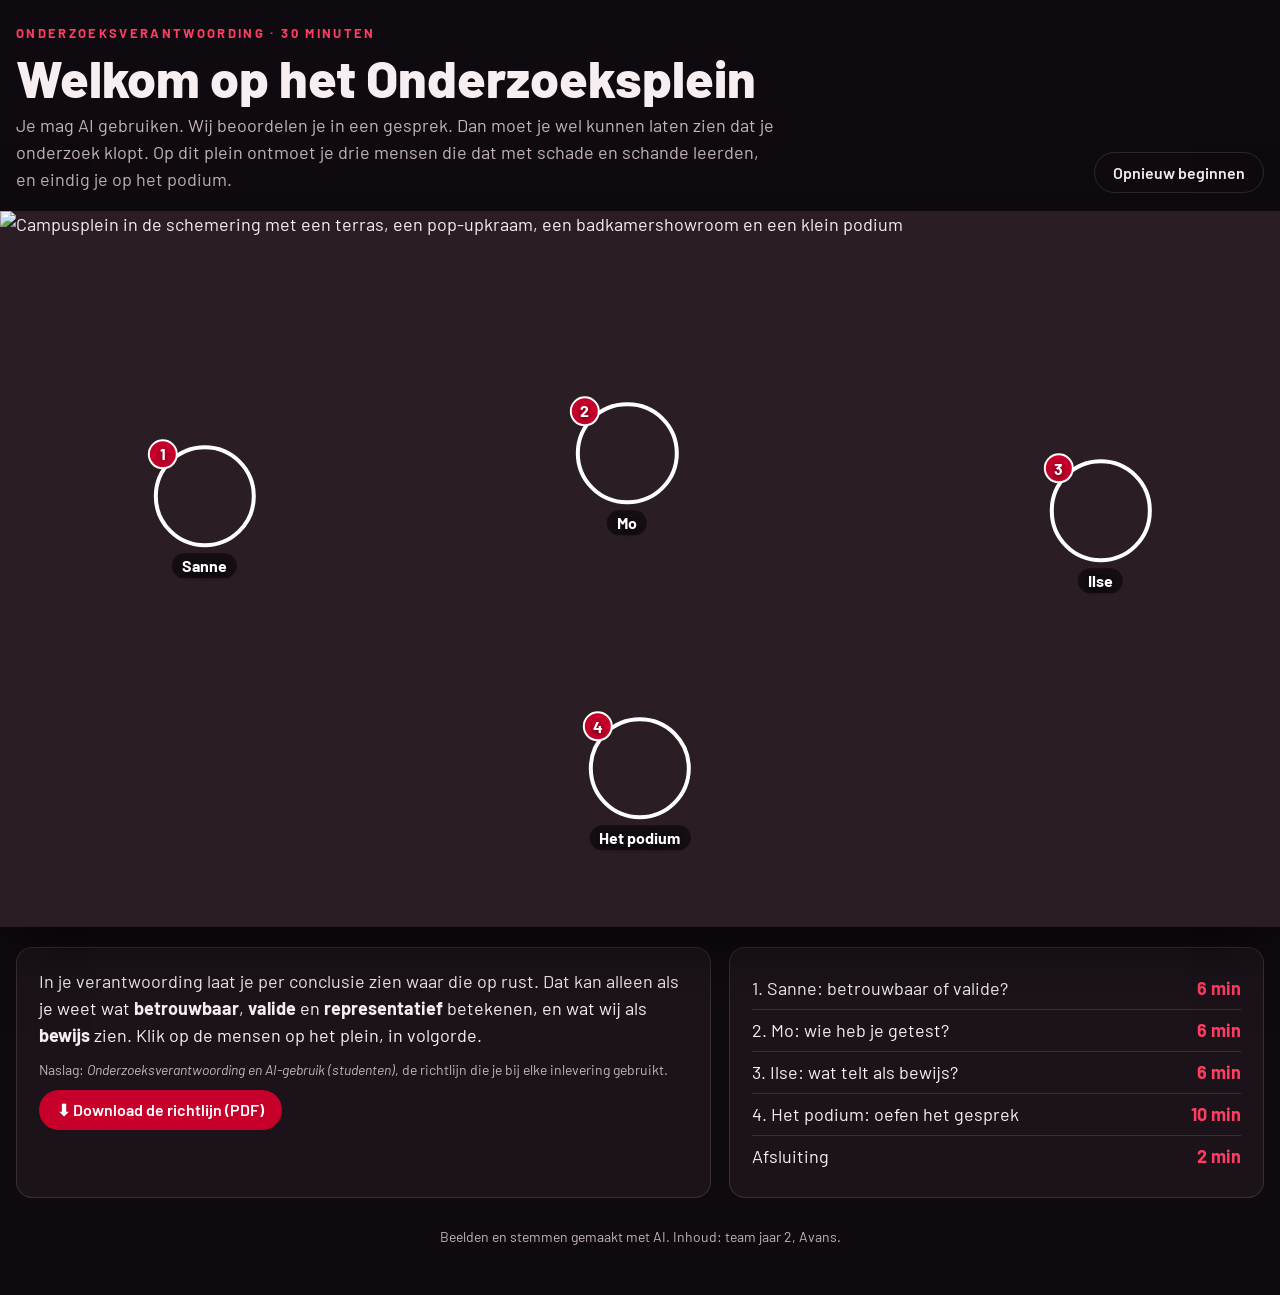
==== docs/onderzoeksplein/index.html @ a81d63fb "Onderzoeksplein: lipsync, rond videobeeld, breed plein, theorie Ilse" ====
<!doctype html>
<html lang="nl">
<head>
<meta charset="utf-8">
<meta name="viewport" content="width=device-width, initial-scale=1">
<title>Onderzoeksplein</title>
<link rel="preconnect" href="https://fonts.googleapis.com">
<link href="https://fonts.googleapis.com/css2?family=Barlow:wght@400;500;600;700;800&display=swap" rel="stylesheet">
<style>
:root{
  --bg:#0f0a10; --panel:#1b1319; --panel2:#241820; --ink:#f6eef1; --muted:#c3b3ba;
  --red:#C6002A; --red2:#ff3d63; --line:rgba(255,255,255,.12);
}
*{box-sizing:border-box}
[hidden]{display:none!important}
html,body{margin:0;background:var(--bg);color:var(--ink);font-family:Barlow,system-ui,sans-serif;font-size:18px;line-height:1.5}
a{color:var(--red2)}
.wrap{max-width:1280px;margin:0 auto;padding:24px 16px 48px}
header{display:flex;flex-wrap:wrap;align-items:end;justify-content:space-between;gap:16px;margin-bottom:18px}
.eyebrow{font-size:13px;letter-spacing:.18em;text-transform:uppercase;color:var(--red2);font-weight:700}
h1{font-size:clamp(30px,4.4vw,52px);line-height:1.05;margin:6px 0 8px;font-weight:800}
.lead{color:var(--muted);max-width:760px;margin:0}
.btn{display:inline-flex;align-items:center;gap:8px;background:var(--red);color:#fff;border:0;border-radius:999px;padding:10px 18px;font:600 16px Barlow,sans-serif;cursor:pointer;text-decoration:none}
.btn.ghost{background:transparent;border:1px solid var(--line);color:var(--ink)}
.btn:hover{filter:brightness(1.12)}

/* plein */
.plein{position:relative;overflow:hidden;width:100vw;margin-left:calc(50% - 50vw);box-shadow:0 20px 60px rgba(0,0,0,.5)}
body{overflow-x:hidden}
.plein{background:#2a1d24}
.plein img.bg{display:block;width:100%;height:auto;aspect-ratio:1344/752;object-fit:cover}
.spot{position:absolute;transform:translate(-50%,-50%);display:flex;flex-direction:column;align-items:center;gap:6px;background:none;border:0;cursor:pointer;color:#fff;font:700 16px Barlow,sans-serif;text-shadow:0 2px 6px rgba(0,0,0,.8)}
.spot .face{display:block;width:clamp(58px,8vw,104px);aspect-ratio:1;border-radius:50%;background-size:cover;background-position:center;border:4px solid #fff;box-shadow:0 0 0 0 rgba(198,0,42,.7);animation:ping 2.4s infinite}
.spot .num{position:absolute;top:-6px;left:-6px;width:30px;height:30px;border-radius:50%;background:var(--red);display:grid;place-items:center;font-size:16px;border:2px solid #fff}
.spot .lbl{background:rgba(15,10,16,.82);padding:3px 10px;border-radius:999px;white-space:nowrap}
.spot.done .face{border-color:var(--red2);animation:none;filter:saturate(.6)}
.spot.done .num::after{content:"✓"}
.spot.done .num span{display:none}
.spot:hover .face{transform:scale(1.06)}
@keyframes ping{0%{box-shadow:0 0 0 0 rgba(198,0,42,.75)}70%{box-shadow:0 0 0 18px rgba(198,0,42,0)}100%{box-shadow:0 0 0 0 rgba(198,0,42,0)}}

.intro{display:grid;grid-template-columns:1.3fr 1fr;gap:18px;margin-top:20px}
.card{background:var(--panel);border:1px solid var(--line);border-radius:16px;padding:20px 22px}
.card h2{margin:0 0 8px;font-size:22px}
.card p{margin:0 0 10px}
.plan{list-style:none;margin:0;padding:0}
.plan li{display:flex;justify-content:space-between;gap:12px;padding:7px 0;border-bottom:1px solid var(--line)}
.plan li:last-child{border:0}
.plan b{color:var(--red2);font-weight:700;white-space:nowrap}
footer{margin-top:28px;color:var(--muted);font-size:14px;text-align:center}

/* modal */
.modal{position:fixed;inset:0;background:rgba(5,3,6,.82);display:none;align-items:flex-start;justify-content:center;overflow-y:auto;padding:28px 16px;z-index:10}
.modal.open{display:flex}
.sheet{width:min(1200px,100%);background:var(--bg);border:1px solid var(--line);border-radius:20px;padding:26px 26px 22px;position:relative}
.close{position:absolute;top:14px;right:14px;width:40px;height:40px;border-radius:50%;border:1px solid var(--line);background:var(--panel);color:#fff;font-size:20px;cursor:pointer}
.sheet h2{font-size:clamp(28px,3.6vw,42px);margin:4px 0 16px;line-height:1.1}
.grid{display:grid;grid-template-columns:300px minmax(0,1fr);gap:22px}
.speaker{display:flex;flex-direction:column;align-items:center;gap:14px}
.portrait{position:relative;width:240px;aspect-ratio:1;border-radius:50%;background-size:cover;background-position:center;border:5px solid #fff}
.portrait::before,.portrait::after{content:"";position:absolute;inset:-5px;border-radius:50%;border:3px solid var(--red2);opacity:0}
.speaking .portrait::before{animation:ring 1.3s infinite}
.speaking .portrait::after{animation:ring 1.3s .65s infinite}
@keyframes ring{0%{transform:scale(1);opacity:.9}100%{transform:scale(1.28);opacity:0}}
.speaking .portrait{animation:bob .5s ease-in-out infinite alternate}
@keyframes bob{from{transform:translateY(0)}to{transform:translateY(-3px)}}
video.talk{width:100%;border-radius:14px;display:block}
.quote{font-style:italic;color:var(--muted);font-size:16px;text-align:center;margin:0}
.side{min-width:0;display:flex;flex-direction:column;gap:16px}
.theory{background:linear-gradient(160deg,#3a0d1b,#21121a);border:1px solid rgba(255,61,99,.35);border-radius:16px;padding:18px 20px}
.task{background:var(--panel);border:1px solid var(--line);border-radius:16px;padding:18px 20px}
.tag{font-size:12px;letter-spacing:.18em;text-transform:uppercase;font-weight:800;color:var(--red2);margin-bottom:4px;display:flex;justify-content:space-between;gap:10px;align-items:center}
.theory h3,.task h3{margin:0 0 8px;font-size:22px}
.theory p{margin:0 0 10px}
.src{font-size:14px;color:var(--muted);margin:6px 0 0}
.duo{display:grid;grid-template-columns:repeat(2,minmax(0,1fr));gap:16px;margin:4px 0 18px}
.duo-c{background:rgba(255,255,255,.04);border:1px solid var(--line);border-radius:14px;padding:16px 18px}
.duo-c h4{margin:0 0 6px;font-size:clamp(20px,2vw,26px);color:var(--red2)}
.sec .theory .duo-c p{font-size:clamp(16px,1.4vw,19px);margin:0 0 10px}
.ex{list-style:none;margin:0;padding:0}
.ex li{position:relative;padding:6px 0 6px 30px;font-size:clamp(15px,1.3vw,18px);border-top:1px solid var(--line)}
.ex li::before{position:absolute;left:0;top:6px;width:22px;height:22px;border-radius:50%;display:grid;place-items:center;font-size:13px;font-weight:800}
.ex li.ok::before{content:"✓";background:#1f7a4a}
.ex li.no::before{content:"✗";background:var(--red)}
@media(max-width:720px){.duo{grid-template-columns:1fr}}
.exbtn{background:transparent;border:1px solid var(--line);color:var(--ink);border-radius:999px;padding:6px 14px;font:600 15px Barlow,sans-serif;cursor:pointer;margin-top:2px}
.exbtn:hover{border-color:var(--red2)}
.duo.reveal .ex{display:none}
.duo.reveal .duo-c.open .ex{display:block;margin-top:10px}
.duo.reveal .duo-c.open .exbtn{display:none}
.ladder{list-style:none;margin:14px 0 6px;padding:0;display:flex;flex-direction:column-reverse;gap:6px}
.ladder li{display:flex;justify-content:space-between;gap:12px;align-items:center;padding:8px 14px;border-radius:10px;background:linear-gradient(90deg,rgba(198,0,42,var(--a)),rgba(198,0,42,.04));border:1px solid var(--line);font-size:16px}
.ladder li b{font-weight:700}.ladder li span{color:var(--muted);font-size:14px;text-align:right}
.ladder-cap{display:flex;justify-content:space-between;font-size:13px;color:var(--muted);letter-spacing:.08em;text-transform:uppercase}
.task ol{margin:6px 0 0;padding-left:22px}
.task li{margin:6px 0}
.timer{font:700 15px Barlow,sans-serif;background:transparent;color:var(--ink);border:1px solid var(--line);border-radius:999px;padding:4px 12px;cursor:pointer;letter-spacing:0;text-transform:none}
.timer.run{background:var(--red);border-color:var(--red)}
.timer.end{background:#fff;color:var(--red)}
.nav{display:flex;justify-content:space-between;gap:10px;margin-top:20px;flex-wrap:wrap}

/* dartboards */
.extra{margin-top:20px;background:var(--panel);border:1px solid var(--line);border-radius:16px;padding:20px 22px}
.extra h3{margin:0 0 6px;font-size:24px}
.boards{display:grid;grid-template-columns:repeat(4,1fr);gap:18px;margin:14px 0 4px}
.boards figure{margin:0;text-align:center;cursor:pointer;background:var(--panel2);border-radius:14px;padding:12px 12px 16px;transition:transform .2s}
.boards figure:hover{transform:translateY(-3px)}
.boards svg{width:100%;max-width:220px;height:auto;display:block;margin:0 auto 8px}
.boards b{display:block;color:var(--ink);font-size:18px}
.btag{display:block;color:var(--red2);font-weight:700;font-size:14px;margin:2px 0 6px}
.bex{display:block;color:var(--muted);font-size:15px;line-height:1.4}
.bnote{color:var(--muted);font-size:14px;margin:8px 0 0;text-align:center}
.dart{opacity:0;animation:throw .45s cubic-bezier(.2,.9,.3,1.2) forwards}
@keyframes throw{0%{opacity:0;transform:translate(40px,-60px) scale(1.6)}100%{opacity:1;transform:none}}

.pop{display:grid;grid-template-columns:repeat(3,1fr);gap:18px;margin:14px 0 6px}
.pop figure{margin:0;background:var(--panel2);border-radius:14px;padding:14px 14px 16px;text-align:center}
.pop b{display:block;font-size:18px}
.crowd{display:grid;grid-template-columns:repeat(10,1fr);gap:4px 2px;margin:10px auto 10px;max-width:280px}
.pp{width:100%;height:auto;opacity:0;animation:pop .35s ease-out forwards}
@keyframes pop{from{opacity:0;transform:translateY(8px) scale(.6)}to{opacity:1;transform:none}}
.legend{display:flex;flex-wrap:wrap;gap:16px;justify-content:center;color:var(--muted);font-size:14px;margin-top:6px}
.legend i{display:inline-block;width:12px;height:12px;border-radius:50%;margin-right:6px;vertical-align:-1px}
.boards.mini svg{max-width:120px}
.boards.mini b{font-size:15px}
.matrix{display:grid;grid-template-columns:auto minmax(0,1fr) minmax(0,1fr);gap:14px;margin:14px auto 4px;max-width:900px}
.matrix figure{margin:0;display:grid;grid-template-columns:170px 1fr;gap:14px;align-items:center;text-align:left;cursor:pointer;background:var(--panel2);border-radius:14px;padding:12px 16px}
.matrix svg{width:100%;height:auto;display:block}
.matrix b{display:block;color:var(--ink);font-size:18px}
.mx-col{text-align:center;font-weight:800;letter-spacing:.12em;text-transform:uppercase;font-size:13px;color:var(--red2)}
.mx-row{writing-mode:vertical-rl;transform:rotate(180deg);text-align:center;font-weight:800;letter-spacing:.12em;text-transform:uppercase;font-size:13px;color:var(--red2)}
li.qa{cursor:pointer}
li.qa::after{content:"antwoord";margin-left:8px;font-size:12px;font-weight:700;letter-spacing:.08em;text-transform:uppercase;color:var(--red2);border:1px solid rgba(255,61,99,.4);border-radius:999px;padding:1px 8px;vertical-align:2px}
li.qa.open::after{content:"verberg"}
li.qa .ans{display:none;margin:6px 0 4px;padding:8px 12px;border-left:3px solid #3fb37f;background:#12261d;border-radius:8px;color:var(--ink);font-size:16px}
li.qa.open .ans{display:block}

/* station als secties */
.modal{padding:0;align-items:stretch}
.sheet{width:100%;min-height:100vh;border-radius:0;border:0;padding:22px clamp(16px,4vw,56px) 18px;display:flex;flex-direction:column}
.top{display:flex;align-items:flex-start;gap:20px;justify-content:space-between}
.top h2{margin:2px 0 0}
.close{position:static;flex:none}
.steps{display:flex;gap:6px;flex-wrap:wrap;margin-left:auto;padding-top:6px}
.steps button{font:700 13px Barlow,sans-serif;letter-spacing:.08em;text-transform:uppercase;background:transparent;color:var(--muted);border:1px solid var(--line);border-radius:999px;padding:5px 12px;cursor:pointer}
.steps button.on{background:var(--red);border-color:var(--red);color:#fff}
.sec{display:none;flex:1;align-items:center;justify-content:center;padding:18px 0;animation:fadein .35s ease}
.sec.on{display:flex}
.sec>*{width:min(1100px,100%)}
@keyframes fadein{from{opacity:0;transform:translateY(10px)}to{opacity:1;transform:none}}
.speaker{gap:18px}
video.talk{width:min(100%,calc(100vh - 280px));aspect-ratio:1;object-fit:cover;margin:0 auto;background:transparent;border-radius:50%;clip-path:circle(48.6% at 50% 50%);filter:drop-shadow(0 20px 40px rgba(0,0,0,.6))}
.sec .portrait{width:min(340px,40vh)}
.sec .quote{font-size:22px}
.sec .theory,.sec .task{padding:30px 36px}
.sec .theory h3,.sec .task h3{font-size:clamp(26px,3vw,36px);margin-bottom:14px}
.sec .theory p,.sec .task li,.sec .task p{font-size:clamp(18px,1.7vw,23px);line-height:1.5}
.sec .theory p.src,.sec .task p.src{font-size:14px;line-height:1.4;color:var(--muted);margin-top:18px;opacity:.85}
.sec .task li{margin:12px 0}
.nav{margin-top:auto;align-items:center}
.hint{color:var(--muted);font-size:14px}
.navr{display:flex;gap:8px}
@media (max-width:820px){.top{flex-wrap:wrap}.steps{margin-left:0}.hint{display:none}.sec .theory,.sec .task{padding:20px}}
/* sorteer */
.sort{display:grid;grid-template-columns:1fr 1fr;gap:8px;margin-top:8px}
.chip{background:var(--panel2);border:1px solid var(--line);border-radius:12px;padding:10px 12px;cursor:pointer;font:500 16px Barlow,sans-serif;color:var(--ink);text-align:left}
.chip small{display:none;margin-top:4px;color:var(--muted);font-size:14px}
.chip.shown small{display:block}
.chip.shown.ok{border-color:#3fb37f;background:#12261d}
.chip.shown.no{border-color:var(--red2);background:#2b0f18}
.chip.shown::before{font-weight:800;display:block;font-size:13px;letter-spacing:.12em}
.chip.shown.ok::before{content:"TELT WEL";color:#3fb37f}
.chip.shown.no::before{content:"TELT NIET";color:var(--red2)}

/* tabel */
.tblwrap{overflow-x:auto;margin-top:8px;border-radius:10px;border:1px solid var(--line)}
table{border-collapse:collapse;width:100%;min-width:720px;font-size:14px}
th,td{padding:8px 9px;border-bottom:1px solid var(--line);vertical-align:top;text-align:left}
th{background:var(--red);color:#fff;font-weight:700}
td{background:var(--panel2)}
tr.empty td{background:transparent;color:var(--muted);height:44px}
.qs{display:grid;grid-template-columns:repeat(3,1fr);gap:10px;margin-top:10px}
.q{background:var(--panel2);border-left:4px solid var(--red);border-radius:10px;padding:10px 12px;font-weight:600}
.q span{display:block;font-weight:400;color:var(--muted);font-size:15px}

@media (max-width:820px){
  .intro,.grid{grid-template-columns:1fr}
  .portrait{width:180px}
  .qs,.sort{grid-template-columns:1fr}
  .boards{grid-template-columns:repeat(2,1fr)}
  .pop{grid-template-columns:1fr}
  .matrix figure{grid-template-columns:1fr;text-align:center;padding:10px}
  .matrix{gap:8px}
  .matrix .bex{font-size:13px}
  .matrix b{font-size:15px}
  .spot .lbl{font-size:13px}
}
</style>
</head>
<body>
<div class="wrap">
  <header>
    <div>
      <div class="eyebrow">Onderzoeksverantwoording · 30 minuten</div>
      <h1>Welkom op het Onderzoeksplein</h1>
      <p class="lead">Je mag AI gebruiken. Wij beoordelen je in een gesprek. Dan moet je wel kunnen laten zien dat je onderzoek klopt. Op dit plein ontmoet je drie mensen die dat met schade en schande leerden, en eindig je op het podium.</p>
    </div>
    <a class="btn ghost" href="#" id="reset">Opnieuw beginnen</a>
  </header>

  <div class="plein" id="plein">
    <img class="bg" src="https://d2ol7oe51mr4n9.cloudfront.net/user_3GpGMM4Ww9kN2fvBRb1FgoFUGGs/1f167d23-4fe3-4837-8b99-7873f1a3f7b9.jpg" alt="Campusplein in de schemering met een terras, een pop-upkraam, een badkamershowroom en een klein podium">
  </div>

  <div class="intro">
    <div class="card">
      <p>In je verantwoording laat je per conclusie zien waar die op rust. Dat kan alleen als je weet wat <b>betrouwbaar</b>, <b>valide</b> en <b>representatief</b> betekenen, en wat wij als <b>bewijs</b> zien. Klik op de mensen op het plein, in volgorde.</p>
      <p class="src">Naslag: <i>Onderzoeksverantwoording en AI-gebruik (studenten)</i>, de richtlijn die je bij elke inlevering gebruikt.</p>
      <a class="btn" href="Onderzoeksverantwoording-en-AI-gebruik.pdf" download>⬇ Download de richtlijn (PDF)</a>
    </div>
    <div class="card">
      <ul class="plan">
        <li><span>1. Sanne: betrouwbaar of valide?</span><b>6 min</b></li>
        <li><span>2. Mo: wie heb je getest?</span><b>6 min</b></li>
        <li><span>3. Ilse: wat telt als bewijs?</span><b>6 min</b></li>
        <li><span>4. Het podium: oefen het gesprek</span><b>10 min</b></li>
        <li><span>Afsluiting</span><b>2 min</b></li>
      </ul>
    </div>
  </div>
  <footer>Beelden en stemmen gemaakt met AI. Inhoud: team jaar 2, Avans.</footer>
</div>

<div class="modal" id="modal" role="dialog" aria-modal="true">
  <div class="sheet">
    <div class="top">
      <div><div class="eyebrow" id="m-eyebrow"></div><h2 id="m-title"></h2></div>
      <div class="steps" id="steps"></div>
      <button class="close" id="close" aria-label="Sluiten">✕</button>
    </div>
    <section class="sec" data-k="Video">
      <div class="speaker" id="speaker">
        <div class="portrait" id="m-portrait"></div>
        <video class="talk" id="m-video" playsinline preload="auto" hidden></video>
        <video class="talk" id="m-video2" playsinline preload="auto" hidden></video>
        <button class="btn" id="play">▶ Luister</button>
        <p class="quote" id="m-quote"></p>
      </div>
    </section>
    <section class="sec" data-k="Theorie">
      <div class="theory">
        <div class="tag">Theorie</div>
        <h3 id="t-title"></h3>
        <div id="t-body"></div>
      </div>
    </section>
    <section class="sec" data-k="Beeld">
      <div class="extra" id="m-extra"></div>
    </section>
    <section class="sec" data-k="Opdracht">
      <div class="task">
        <div class="tag"><span id="o-tag"></span><button class="timer" id="timer"></button></div>
        <h3 id="o-title"></h3>
        <div id="o-body"></div>
      </div>
    </section>
    <div class="nav">
      <button class="btn ghost" id="back">← Plein</button>
      <span class="hint">spatie of → voor verder, ← terug</span>
      <div class="navr"><button class="btn ghost" id="prev">←</button><button class="btn" id="next"></button></div>
    </div>
  </div>
</div>

<audio id="audio" preload="none"></audio>

<script>
const CDN = "https://d8j0ntlcm91z4.cloudfront.net/user_3GpGMM4Ww9kN2fvBRb1FgoFUGGs/";
const board = (pts) => {
  const rings=[46,38,30,22,14].map((r,i)=>`<circle cx="50" cy="50" r="${r}" fill="${i%2?'#f3e6d8':'#C6002A'}"/>`).join("");
  const darts = pts.map(([x,y],i) => `<g class="dart" style="animation-delay:${.25+i*.32}s"><g transform="translate(${50+x} ${50+y})">
      <line x1="0" y1="0" x2="11" y2="-13" stroke="#111" stroke-width="2.2" stroke-linecap="round"/>
      <path d="M9,-11 L17,-14 L14,-19 L12,-16 Z" fill="#ffd166" stroke="#111" stroke-width=".6"/>
      <circle r="1.6" fill="#111"/></g></g>`).join("");
  return `<svg viewBox="-4 -24 112 128" aria-hidden="true">
    <circle cx="50" cy="50" r="50" fill="#14090e"/>${rings}
    <line x1="4" y1="50" x2="96" y2="50" stroke="#14090e" stroke-width=".5" opacity=".4"/><line x1="50" y1="4" x2="50" y2="96" stroke="#14090e" stroke-width=".5" opacity=".4"/>
    <circle cx="50" cy="50" r="6" fill="#14090e"/><circle cx="50" cy="50" r="3" fill="#ffd166"/>${darts}</svg>`;
};
const BOARD_DATA = [
  {pts:[[24,-22],[27,-19],[21,-25],[26,-24],[29,-21]], title:"Betrouwbaar, niet valide", tag:"Steeds hetzelfde, steeds mis",
   ex:"Je vraagt mensen of ze het zouden kopen. Iedereen zegt ja. Steeds hetzelfde, maar je meet beleefdheid, geen koopgedrag."},
  {pts:[[1,2],[-3,-1],[3,-3],[-2,3],[0,-4]], title:"Betrouwbaar én valide", tag:"Steeds raak",
   ex:"Twintig mensen uit je doelgroep vertellen wat ze echt deden, of honderden bezoekers uit je doelgroep laten hun e-mailadres achter."},
  {pts:[[-30,10],[18,-28],[30,24],[-10,-32],[-24,-20]], title:"Niet betrouwbaar, niet valide", tag:"Toeval",
   ex:"Een paar losse gesprekken met sturende vragen. Elke uitkomst is anders, en geen enkele gaat over je vraag."},
  {pts:[[-16,9],[13,-12],[17,14],[-11,-16],[3,20]], title:"Niet betrouwbaar, wel valide", tag:"In de buurt, te veel spreiding",
   ex:"De juiste vragen aan de juiste mensen, maar twee gesprekken of dertig bezoekers. In de buurt, maar het kan toeval zijn."}
];
const fig = d => `<figure>${board(d.pts)}<figcaption><b>${d.title}</b><span class="btag">${d.tag}</span><span class="bex">${d.ex}</span></figcaption></figure>`;
const BOARDS = `<div class="matrix">
   <div></div><div class="mx-col">Niet valide</div><div class="mx-col">Valide</div>
   <div class="mx-row">Betrouwbaar</div>${fig(BOARD_DATA[0])}${fig(BOARD_DATA[1])}
   <div class="mx-row">Niet betrouwbaar</div>${fig(BOARD_DATA[2])}${fig(BOARD_DATA[3])}
  </div>
  <p class="bnote">Validiteit: meet je wat je wilt weten? Betrouwbaarheid: krijg je steeds dezelfde uitkomst? Klik op een schijf om opnieuw te gooien.</p>`;

const person = (fill, i) => `<svg class="pp" viewBox="0 0 20 32" style="animation-delay:${i*0.04}s"><circle cx="10" cy="6" r="5" fill="${fill}"/><path d="M2,30 C2,18 5,13 10,13 C15,13 18,18 18,30 Z" fill="${fill}"/></svg>`;
const C = {p1:"#C6002A", p2:"#ff8fa6", st:"#8a8f98", ot:"#4a3f45"};
const crowd = arr => `<div class="crowd">${arr.map((c,i)=>person(C[c],i)).join("")}</div>`;
const rep = (n1,n2,nst,not) => [...Array(n1).fill("p1"),...Array(n2).fill("p2"),...Array(nst).fill("st"),...Array(not).fill("ot")];
const MO_VIS = `<div class="tag">Wie heeft Mo getest?</div><h3>Groter wordt het niet beter, wel scheef</h3>
 <div class="pop">
  <figure><figcaption><b>Zijn doelgroep</b><span class="btag">Ouders met jonge kinderen</span></figcaption>${crowd(rep(12,8,0,0))}<span class="bex">Bijvoorbeeld 60% met één kind, 40% met meer kinderen.</span></figure>
  <figure><figcaption><b>Zijn 200 bezoekers</b><span class="btag">Uit zijn eigen WhatsApp-groepen</span></figcaption>${crowd(["st","st","ot","st","st","st","st","st","st","p1","st","st","ot","st","st","st","st","ot","st","st"])}<span class="bex">Per twintig bezoekers één ouder. De 40 aanmeldingen zeggen vooral iets over studenten.</span></figure>
  <figure><figcaption><b>Wat representatief is</b><span class="btag">Zelfde kenmerken, zelfde verhouding</span></figcaption>${crowd(rep(12,8,0,0))}<span class="bex">Twintig ouders, in dezelfde verhouding als de doelgroep. Dan mag je doortrekken.</span></figure>
 </div>
 <div class="legend"><span><i style="background:${C.p1}"></i>ouder, één kind</span><span><i style="background:${C.p2}"></i>ouder, meer kinderen</span><span><i style="background:${C.st}"></i>student</span><span><i style="background:${C.ot}"></i>anders</span></div>`;
const MINI = `<div class="tag">Geheugensteun</div><h3>Drie vragen, drie begrippen</h3>
 <div class="boards mini">${BOARD_DATA.map(d=>`<figure>${board(d.pts)}<figcaption><b>${d.title}</b></figcaption></figure>`).join("")}</div>
 <p class="bnote">Betrouwbaar en valide: de schietschijf van Sanne. Representatief: de juiste mensen in de juiste verhouding, zoals bij Mo.</p>`;

const STATIONS = [
 {
  id:"sanne", extra:()=>`<div class="tag">De schietschijf</div><h3>Steeds hetzelfde is nog niet steeds raak</h3>${BOARDS}`, x:16, y:42, label:"Sanne",
  img:"hf_20261123_201512_bcd1a194-71aa-4413-a8b9-f87cb4555d27.png",
  audio:"hf_20261123_210638_18b8d80d-6ef2-47aa-bfbf-869c9b70d6bf.mp3",
  video:"https://d2ol7oe51mr4n9.cloudfront.net/user_3GpGMM4Ww9kN2fvBRb1FgoFUGGs/79591079-c8ab-42c3-94de-f0fbbfece40b.mp4",
  eyebrow:"Op het terras · De student", title:"Sanne: “Tien van de tien zeiden ja!”",
  quote:"“Iedereen zei ja. Dat is toch honderd procent bewijs?”",
  tTitle:"Steeds hetzelfde is nog niet steeds raak",
  tBody:`<div class="duo">
           <div class="duo-c"><h4>Betrouwbaar</h4><p>Herhaal je het onderzoek op dezelfde manier, dan komt er ongeveer hetzelfde uit. Toeval en jijzelf bepalen de uitkomst niet.</p>
             <ul class="ex"><li class="no">Je stelt de vraag elke keer anders, en alleen aan vrienden op één avond.</li>
             <li class="ok">Iedereen krijgt dezelfde vragen in dezelfde volgorde.</li>
             <li class="ok">Een klasgenoot leest je interviews ook na en haalt er hetzelfde uit.</li></ul></div>
           <div class="duo-c"><h4>Valide</h4><p>Je meet wat je echt wilt weten. Vraag naar wat mensen al doen en uitgeven, niet naar wat ze denken te gaan doen.</p>
             <ul class="ex"><li class="no">“Zou je dit kopen?” meet beleefdheid, geen koopgedrag.</li>
             <li class="no">Veel likes op Instagram zeggen niets over omzet.</li>
             <li class="ok">“Wat gaf je vorige maand uit aan lunch op de campus?”</li></ul></div>
         </div>
         <p><b>Test gedrag, geen beloftes.</b> “Ja, dat zou ik kopen” is een sociaal wenselijk antwoord en kost niemand iets. Hoe meer iemand moet geven, hoe sterker je bewijs.</p>
         <div class="ladder-cap"><span>↑ Sterk bewijs</span></div>
         <ol class="ladder">
           <li style="--a:.10"><b>“Leuk idee!”</b><span>mening</span></li>
           <li style="--a:.22"><b>“Ja, dat zou ik kopen”</b><span>belofte</span></li>
           <li style="--a:.38"><b>Mailadres op de wachtlijst</b><span>kleine moeite</span></li>
           <li style="--a:.58"><b>Pre-order of aanbetaling</b><span>geld vooraf</span></li>
           <li style="--a:.85"><b>Echt gekocht, en nog eens</b><span>gedrag</span></li>
         </ol>
         <div class="ladder-cap"><span>Zwak bewijs</span></div>
         <p class="src">Bron: richtlijn Onderzoeksverantwoording, deel 1. Over vragen naar gedrag: Fitzpatrick, <i>The Mom Test</i> (2013).</p>`,
  oTag:"Opdracht · 6 minuten", minutes:6, oTitle:"Waar landt Sanne op de schietschijf?",
  oBody:`<ol>
    <li data-a="Beleefdheid, vriendschap, of ze haar idee leuk vinden. Niet of iemand er echt voor betaalt.">Wat heeft Sanne eigenlijk gemeten? Noem minstens twee dingen behalve “wil het kopen”.</li>
    <li data-a="Betrouwbaar, niet valide (linksboven). Ze krijgt steeds hetzelfde antwoord, maar meet het verkeerde. En tien vrienden zijn ook niet representatief.">Kies met je buur de schietschijf die bij haar onderzoek past, en leg uit waarom.</li>
    <li data-a="Bijvoorbeeld: “Wanneer had je dit probleem voor het laatst? Wat deed je toen, en wat kostte dat?” Of laat mensen vooraf betalen of zich inschrijven.">Herschrijf haar vraag zo dat die naar gedrag vraagt in plaats van naar een mening.</li>
    <li>Zoek in je eigen onderzoek één vraag waar je hetzelfde risico loopt.</li></ol>`
 },
 {
  id:"mo", extra:()=>MO_VIS, x:49, y:36, label:"Mo",
  img:"hf_20261123_201512_f6837334-7e65-4ce6-955a-ec0c5ae457f9.png",
  audio:"hf_20261123_204603_80bf5bf5-9e74-4c2d-b819-a4197053ecbe.mp3",
  video:"https://d2ol7oe51mr4n9.cloudfront.net/user_3GpGMM4Ww9kN2fvBRb1FgoFUGGs/afb80dac-bc3f-4272-96c5-667d3fd2f44f.mp4",
  eyebrow:"Bij de pop-upkraam · De student", title:"Mo: “Tweehonderd bezoekers!”",
  quote:"“Mijn groepsapps zitten vol studenten. Wie heb ik nou getest?”",
  tTitle:"Representatief: de goede mensen, in de goede verhouding",
  tBody:`<p><b>Representatief</b>: de mensen in je onderzoek hebben de kenmerken die ertoe doen voor je vraag, in ongeveer dezelfde verhouding als in je doelgroep. Dan mag je wat je vindt doortrekken naar die doelgroep.</p>
         <p>Het gaat dus niet alleen om “niet je eigen netwerk”. Ook twintig onbekenden kunnen een scheve groep zijn, bijvoorbeeld als ze allemaal via hetzelfde kanaal of op hetzelfde moment binnenkomen. Een groter aantal repareert een scheve groep niet.</p>
         <p class="src">Bron: richtlijn Onderzoeksverantwoording, deel 1 en de kolom “representativiteit geborgd” in de conclusietabel.</p>`,
  oTag:"Opdracht · 6 minuten", minutes:6, oTitle:"Wie had Mo moeten bereiken?",
  oBody:`<ol>
    <li data-a="Ouder van een jong kind, leeftijd van het kind, budget, en wie in het gezin over de aankoop beslist.">Welke twee of drie kenmerken doen ertoe voor Mo's product? Denk aan leeftijd kind, budget, wie beslist.</li>
    <li data-a="Per twintig bezoekers is er één ouder. Die 40 aanmeldingen komen vooral van studenten en zeggen dus bijna niets over zijn doelgroep.">Hoe verhouden zijn bezoekers zich tot die kenmerken? Wat zeggen zijn 40 aanmeldingen (20%) dan nog?</li>
    <li data-a="Bijvoorbeeld een advertentie gericht op ouders van jonge kinderen, of flyers bij een kinderdagverblijf of consultatiebureau. Daarna checken of de mix van zijn bezoekers lijkt op die van de doelgroep.">Bedenk een kanaal waarmee hij wel de juiste mensen in de juiste verhouding bereikt.</li>
    <li>Jouw onderzoek: wie zit er in jouw groep, en wie mist er?</li></ol>`
 },
 {
  id:"ilse", x:86, y:44, label:"Ilse",
  img:"hf_20261123_201512_ab1cb11b-b6f5-41a1-b301-06ef6c847410.png",
  audio:"hf_20261123_203849_c69ecab5-eb06-48a5-9753-1445a870ad63.mp3",
  video:"https://d2ol7oe51mr4n9.cloudfront.net/user_3GpGMM4Ww9kN2fvBRb1FgoFUGGs/eb66406a-8b79-467f-9997-c198d850daf6.mp4",
  eyebrow:"In de showroom · De ondernemer", title:"Ilse: “Laat me de klant zien, niet de chat”",
  quote:"“Prima dat je AI gebruikt. Hoe weet jij dat het klopt?”",
  tTitle:"AI mag, verzinnen niet",
  tBody:`<p><b>Bewijs</b> is iets wat je kunt openen en laten zien: een opname, ruwe data, een screenshot met datum, een respondentenlijst met contactgegevens. Een AI-samenvatting is geen bewijs, de bron eronder wel.</p>
         <div class="duo reveal">
           <div class="duo-c"><h4>Navolgbaar</h4><p>Iemand anders kan de stap volgen van jouw bewijs naar jouw conclusie, zonder dat jij erbij bent.</p>
             <button class="exbtn" type="button">Toon voorbeelden ▾</button><ul class="ex"><li class="no">“Uit de interviews blijkt dat klanten het te duur vinden.” Welke interviews, wie zei wat?</li>
             <li class="ok">“7 van de 12 respondenten noemen de prijs, zie quotes in bijlage 3 en de opnames op MyMedia.”</li>
             <li class="ok">Bij een AI-samenvatting: welke bron erin ging en hoe je die hebt nagelopen.</li></ul></div>
           <div class="duo-c"><h4>Verdedigbaar</h4><p>Je kunt die stap zelf uitleggen en volhouden als er doorgevraagd wordt.</p>
             <button class="exbtn" type="button">Toon voorbeelden ▾</button><ul class="ex"><li class="no">“Dat staat in mijn verslag.” of “Dat zei ChatGPT.”</li>
             <li class="ok">Je opent de opname en laat de plek zien waar het gezegd wordt.</li>
             <li class="ok">Je weet wat je conclusie níet laat zien: “Dit geldt voor regio Breda, verder niet.”</li></ul></div>
         </div>
         <p>Heb je AI gebruikt, laat dan zien hoe je de uitkomst naast de bron hebt gelegd. Antwoorden, respondenten of cijfers laten verzinnen (synthetische data) is fabricage.</p>
         <p class="src">Bron: richtlijn Onderzoeksverantwoording, deel 3 en 4.</p>`,
  oTag:"Opdracht · 6 minuten", minutes:6, oTitle:"Telt dit als bewijs?",
  oBody:`<p>Bespreek met je buur, klik daarna om te checken.</p>
   <div class="sort">
    <button class="chip ok">Opname van een interview op MyMedia<small>Te openen en te tonen.</small></button>
    <button class="chip no">“ChatGPT zegt dat 70% van de klanten…”<small>Waar komt die 70% vandaan? Toon de bron.</small></button>
    <button class="chip ok">Export van je advertentie met bereik, kliks en datum<small>Ruwe data van het echte gedrag.</small></button>
    <button class="chip no">AI-samenvatting van je transcripten, zonder transcripten<small>Pas bewijs als je de transcripten meelevert en de samenvatting daarmee hebt gecontroleerd.</small></button>
    <button class="chip ok">Respondentenlijst met naam en telefoonnummer<small>Controleerbaar, wij kunnen bellen.</small></button>
    <button class="chip no">Tien interviews die AI “realistisch” heeft gesimuleerd<small>Synthetische data is fabricage, ook als je het meldt.</small></button>
   </div>`
 },
 {
  id:"podium", extra:()=>MINI, x:50, y:80, label:"Het podium",
  img:"hf_20261123_201511_2b1aaa80-8d23-4539-a854-61948e88a7e9.png",
  audio:"hf_20261123_203849_8d4ff8fa-ac0c-4277-bd08-f0fcac222417.mp3",
  video:["hf_20261123_222714_a5847cf5-7013-4da0-9073-5c673d38e0a9.mp4","hf_20261123_223910_c2fccc52-aec4-4438-9990-ca1b73862fb5.mp4"], cut:11.6,
  eyebrow:"Op het podium · De beoordelaar", title:"Het gesprek: laat het maar zien",
  quote:"“Laat het bewijs eens zien. Hoe kom je van dat bewijs tot je conclusie?”",
  tTitle:"Per conclusie laten zien waar die op rust",
  tBody:`<p>Bij je inlevering zit een <b>conclusietabel</b>. In het gesprek kiest de beoordelaar een paar conclusies en vraagt door. Zo ziet één rij eruit:</p>
   <div class="tblwrap"><table>
    <tr><th>Conclusie</th><th>Bewijs</th><th>Betrouwbaarheid geborgd</th><th>Validiteit geborgd</th><th>Representativiteit geborgd</th><th>AI: waarvoor en hoe gecontroleerd</th><th>Beperking</th></tr>
    <tr><td>Klanten willen direct een prijsindicatie zien</td><td>20 interviews, opnames op MyMedia, respondentenlijst in bijlage</td><td>Zelfde vragenlijst, elk gesprek opgenomen</td><td>Gevraagd naar hun laatste aankoop, niet naar wensen</td><td>Mix van leeftijd en koop of huur, zoals in klantbestand</td><td>Samenvatting transcripten, naast de opnames gelegd</td><td>Alleen regio Breda</td></tr>
    <tr class="empty"><td>Jouw conclusie…</td><td></td><td></td><td></td><td></td><td></td><td></td></tr>
   </table></div>
   <div class="qs">
    <div class="q">Laat het bewijs zien.<span>Open het. Nu.</span></div>
    <div class="q">Hoe kom je van dit bewijs tot je conclusie?<span>Navolgbaar en verdedigbaar.</span></div>
    <div class="q">Geldt dit voor je hele doelgroep?<span>Representatief.</span></div>
   </div>`,
  oTag:"Opdracht · 10 minuten", minutes:10, oTitle:"Oefen het gesprek in tweetallen",
  oBody:`<ol>
    <li><b>4 min.</b> Vul ieder één rij van de tabel in, voor een conclusie uit je eigen project.</li>
    <li data-a="Een sterk antwoord: B opent het bewijs meteen en wijst aan waar de conclusie vandaan komt. Zwak: “dat staat in mijn verslag” of “dat zei ChatGPT”."><b>2 min.</b> A is beoordelaar en stelt de drie vragen hierboven aan B. Vraag één keer door.</li>
    <li><b>2 min.</b> Wissel.</li>
    <li><b>2 min.</b> Welke kolom kon je niet invullen? Dat is je huiswerk voor de volgende inlevering.</li></ol>
    <p><a class="btn" href="Onderzoeksverantwoording-en-AI-gebruik.pdf" download>⬇ Richtlijn met de conclusietabel (PDF)</a></p>`
 }
];

const $ = s => document.querySelector(s);
const plein = $("#plein"), modal = $("#modal"), audio = $("#audio");
let cur = 0, tInt = null, tLeft = 0;
const done = new Set(JSON.parse((()=>{try{return localStorage.getItem("plein-done")}catch(e){return null}})()||"[]"));
const save = () => {try{localStorage.setItem("plein-done",JSON.stringify([...done]))}catch(e){}};

STATIONS.forEach((s,i)=>{
  const b = document.createElement("button");
  b.className = "spot"+(done.has(s.id)?" done":"");
  b.style.left = s.x+"%"; b.style.top = s.y+"%";
  b.innerHTML = `<span style="position:relative"><span class="face" style="background-image:url('${CDN+s.img}')"></span><span class="num"><span>${i+1}</span></span></span><span class="lbl">${s.label}</span>`;
  b.onclick = () => open(i);
  s.el = b; plein.appendChild(b);
});

function fmt(n){return Math.floor(n/60)+":"+String(n%60).padStart(2,"0")}
function resetTimer(){clearInterval(tInt);tInt=null;tLeft=STATIONS[cur].minutes*60;const t=$("#timer");t.className="timer";t.textContent="⏱ Start "+fmt(tLeft)}
$("#timer").onclick = () => {
  const t = $("#timer");
  if(tInt){clearInterval(tInt);tInt=null;t.className="timer";t.textContent="⏱ Verder "+fmt(tLeft);return}
  if(tLeft<=0) tLeft = STATIONS[cur].minutes*60;
  t.className="timer run";
  tInt = setInterval(()=>{tLeft--;t.textContent="⏱ "+fmt(tLeft);if(tLeft<=0){clearInterval(tInt);tInt=null;t.className="timer end";t.textContent="Tijd!"}},1000);
  t.textContent="⏱ "+fmt(tLeft);
};

function open(i){
  cur = i; const s = STATIONS[i];
  stop();
  $("#m-eyebrow").textContent = s.eyebrow;
  $("#m-title").textContent = s.title;
  $("#m-portrait").style.backgroundImage = `url('${CDN+s.img}')`;
  $("#m-quote").textContent = s.quote;
  $("#t-title").textContent = s.tTitle;
  $("#t-body").innerHTML = s.tBody;
  $("#o-tag").textContent = s.oTag;
  $("#o-title").textContent = s.oTitle;
  $("#o-body").innerHTML = s.oBody;
  const ex = $("#m-extra"); ex.innerHTML = s.extra ? s.extra() : "";
  ex.querySelectorAll(".boards figure, .matrix figure").forEach(f=>f.onclick=()=>{const sv=f.querySelector("svg");const c=sv.cloneNode(true);sv.replaceWith(c);});
  const sortEl = $("#o-body .sort");
  if (sortEl) { const cs=[...sortEl.children]; for(let k=cs.length-1;k>0;k--){const j=Math.floor(Math.random()*(k+1));[cs[k],cs[j]]=[cs[j],cs[k]];} cs.forEach(c=>sortEl.appendChild(c)); }
  $("#o-body").querySelectorAll(".chip").forEach(c=>c.onclick=()=>c.classList.toggle("shown"));
  $("#o-body").querySelectorAll("li[data-a]").forEach(li=>{li.classList.add("qa");const d=document.createElement("div");d.className="ans";d.textContent=li.dataset.a;li.appendChild(d);li.onclick=()=>li.classList.toggle("open");});
  vLoad(s);
  resetTimer();
  modal.classList.add("open");
  secs = [...document.querySelectorAll(".sec")].filter(x => x.dataset.k!=="Beeld" || s.extra);
  $("#steps").innerHTML = secs.map((x,k)=>`<button data-i="${k}">${k+1}. ${x.dataset.k}</button>`).join("");
  $("#steps").querySelectorAll("button").forEach(b=>b.onclick=()=>show(+b.dataset.i));
  show(0, true);
  done.add(s.id); save(); s.el.classList.add("done");
}
let secs = [], si = 0;
function show(k, auto){
  si = Math.max(0, Math.min(k, secs.length-1));
  document.querySelectorAll(".sec").forEach(x=>x.classList.remove("on"));
  secs[si].classList.add("on");
  $("#steps").querySelectorAll("button").forEach((b,k2)=>b.classList.toggle("on",k2===si));
  if (si!==0) { vPause(); audio.pause(); }
  else if (auto) { if (STATIONS[cur].video) vPlay(); else { const pr = audio.play(); if (pr && pr.catch) pr.catch(()=>{}); } }
  if (secs[si].dataset.k==="Beeld") secs[si].querySelectorAll("svg").forEach(sv=>sv.replaceWith(sv.cloneNode(true)));
  const last = si===secs.length-1;
  $("#next").textContent = !last ? `${secs[si+1].dataset.k} →` : (cur < STATIONS.length-1 ? `Naar ${STATIONS[cur+1].label.toLowerCase()==="het podium"?"het podium":STATIONS[cur+1].label} →` : "Klaar, terug naar het plein ✓");
  $("#prev").style.visibility = si===0 ? "hidden" : "visible";
  modal.scrollTop = 0;
}
function nextStep(){ if (si < secs.length-1) show(si+1); else if (cur < STATIONS.length-1) open(cur+1); else closeM(); }
function prevStep(){ if (si > 0) show(si-1); }
function stop(){vReset(); audio.pause(); try{audio.currentTime=0}catch(e){} $("#speaker").classList.remove("speaking"); $("#play").textContent="▶ Luister"}
function closeM(){stop(); clearInterval(tInt); tInt=null; modal.classList.remove("open")}
document.addEventListener("click",e=>{const b=e.target.closest(".exbtn"); if(b){ e.stopPropagation(); b.closest(".duo-c").classList.add("open"); }});
/* video in een of twee delen, met de goedgekeurde stem */
const V1=$("#m-video"), V2=$("#m-video2"); let vParts=[], vCut=0, vIdx=0, vOn=false, vEnded=false;
function vUrl(x){ return /^https?:/.test(x) ? x : CDN + x; }
function vAct(){ return vIdx===0 ? V1 : V2; }
function vLabel(){ $("#play").textContent = vEnded ? "↺ Opnieuw" : (vAct().paused ? "▶ Speel af" : "❚❚ Pauze"); $("#speaker").classList.toggle("speaking", !vAct().paused); }
function vLoad(s){
  vOn = !!s.video; vParts = !s.video ? [] : (Array.isArray(s.video) ? s.video : [s.video]); vCut = s.cut || 0;
  [V1,V2].forEach(v=>{v.pause(); v.removeAttribute("src"); v.hidden=true;});
  if (vOn) { V1.src = vUrl(vParts[0]); V1.poster = CDN + s.img; V1.hidden=false; if (vParts[1]) { V2.src = vUrl(vParts[1]); V2.load(); }
    $("#m-portrait").hidden = true; audio.removeAttribute("src"); vIdx=0; vEnded=false; vLabel(); }
  else { $("#m-portrait").hidden = false; audio.src = CDN + s.audio; $("#play").textContent="▶ Luister"; }
}
function vPlay(){ if (vEnded) vReset(); const pr=vAct().play(); if (pr&&pr.catch) pr.catch(()=>{}); }
function vPause(){ V1.pause(); V2.pause(); }
function vReset(){ vPause(); if(!vOn) return; vIdx=0; vEnded=false; try{V1.currentTime=0; V2.currentTime=0;}catch(e){} V1.hidden=false; V2.hidden=true; vLabel(); }
function vTick(){ if (vOn && vIdx===0 && vParts[1] && !V1.paused && V1.currentTime >= vCut) { V1.pause(); vIdx=1; V2.currentTime=0; V2.hidden=false; V1.hidden=true; const pr=V2.play(); if(pr&&pr.catch) pr.catch(()=>{}); } requestAnimationFrame(vTick); }
requestAnimationFrame(vTick);
[V1,V2].forEach(v=>{ v.onplay=v.onpause=vLabel; v.onclick=()=>{ vAct().paused ? vPlay() : vPause(); }; });
V1.onended=()=>{ if (!vParts[1]) { vEnded=true; vLabel(); } };
V2.onended=()=>{ vEnded=true; vLabel(); };
$("#play").onclick = () => { if (vOn) { vAct().paused || vEnded ? vPlay() : vPause(); return; } if(audio.paused){audio.play();} else {audio.pause();} };
audio.onplay = () => { if (vOn) return; $("#speaker").classList.add("speaking"); $("#play").textContent="❚❚ Pauze"};
audio.onpause = audio.onended = () => { if (vOn) return; $("#speaker").classList.remove("speaking"); $("#play").textContent="▶ Luister"};
$("#close").onclick = closeM; $("#back").onclick = closeM;
$("#next").onclick = nextStep; $("#prev").onclick = prevStep;
modal.onclick = e => { if(e.target===modal) closeM(); };
document.onkeydown = e => {
  if (!modal.classList.contains("open")) return;
  if (e.key==="Escape") { closeM(); return; }
  if (e.key===" " || e.key==="ArrowRight" || e.key==="PageDown") { e.preventDefault(); document.activeElement && document.activeElement.blur(); nextStep(); }
  else if (e.key==="ArrowLeft" || e.key==="PageUp") { e.preventDefault(); prevStep(); }
};
$("#reset").onclick = e => { e.preventDefault(); done.clear(); save(); STATIONS.forEach(s=>s.el.classList.remove("done")); };
</script>
</body>
</html>
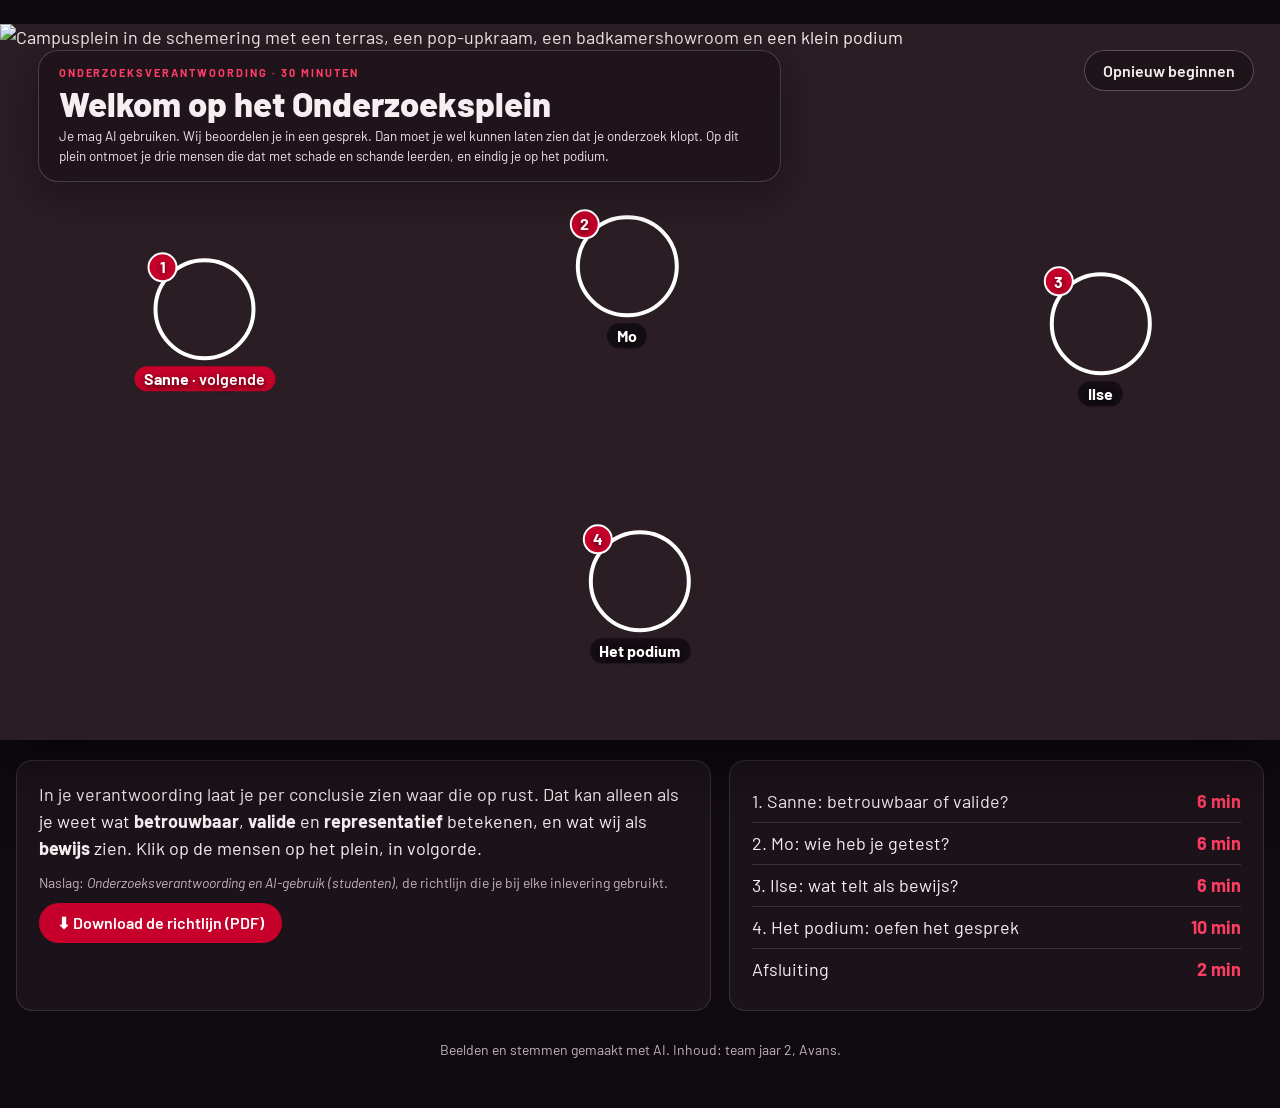
==== commit 51c1141d: "Onderzoeksplein: lipsync, rond videobeeld, breed plein, theorie Ilse" ====
--- a/docs/onderzoeksplein/index.html
+++ b/docs/onderzoeksplein/index.html
@@ -37,6 +37,9 @@
 .spot.done .num::after{content:"✓"}
 .spot.done .num span{display:none}
 .spot:hover .face{transform:scale(1.06)}
+.spot.up .lbl{background:var(--red)}
+.spot.up .lbl::after{content:" · volgende";font-weight:600}
+.spot.up .face{animation:ping 1.2s infinite}
 @keyframes ping{0%{box-shadow:0 0 0 0 rgba(198,0,42,.75)}70%{box-shadow:0 0 0 18px rgba(198,0,42,0)}100%{box-shadow:0 0 0 0 rgba(198,0,42,0)}}
 
 .intro{display:grid;grid-template-columns:1.3fr 1fr;gap:18px;margin-top:20px}
@@ -195,21 +198,91 @@
   .matrix b{font-size:15px}
   .spot .lbl{font-size:13px}
 }
+/* zaalweergave: groot en full width */
+.sec[data-k="Beeld"]>*{width:100%}
+.sec[data-k="Beeld"]{padding:6px 0}
+.sec[data-k="Beeld"] .extra{margin-top:0}
+.sec[data-k="Beeld"] .extra{padding:clamp(16px,2vw,28px) clamp(16px,2.5vw,36px)}
+.sec[data-k="Beeld"] .extra h3{font-size:clamp(22px,min(3vw,3.6vh),38px)}
+.sec[data-k="Beeld"] .tag{font-size:clamp(13px,1.1vw,16px)}
+.sec[data-k="Beeld"] .matrix{max-width:none;gap:clamp(10px,1.4vw,22px)}
+.sec[data-k="Beeld"] .matrix figure{grid-template-columns:min(17vw,calc((100vh - 570px)/2.35)) 1fr;gap:clamp(12px,1.6vw,26px);padding:clamp(10px,1.2vw,18px) clamp(14px,1.6vw,24px)}
+.sec[data-k="Beeld"] .matrix b{font-size:clamp(18px,min(2vw,2.8vh),30px)}
+.sec[data-k="Beeld"] .btag{font-size:clamp(15px,min(1.5vw,2.1vh),22px)}
+.sec[data-k="Beeld"] .bex{font-size:clamp(15px,min(1.45vw,2.1vh),22px)}
+.sec[data-k="Beeld"] .mx-col,.sec[data-k="Beeld"] .mx-row{font-size:clamp(13px,1.2vw,18px)}
+.sec[data-k="Beeld"] .bnote,.sec[data-k="Beeld"] .legend{font-size:clamp(15px,1.3vw,20px)}
+.sec[data-k="Beeld"] .pop b{font-size:clamp(20px,1.9vw,28px)}
+.sec[data-k="Beeld"] .crowd{max-width:min(100%,380px)}
+.modal[data-s="podium"] .sec[data-k="Theorie"]>*{width:100%}
+.modal[data-s="podium"] table{font-size:clamp(15px,1.3vw,24px);min-width:900px}
+.modal[data-s="podium"] th,.modal[data-s="podium"] td{padding:10px 12px}
+.modal[data-s="podium"] .q{font-size:clamp(18px,1.6vw,24px);padding:14px 18px}
+.modal[data-s="podium"] .q span{font-size:clamp(15px,1.3vw,19px)}
+.sec[data-k="Theorie"]>*{width:min(1500px,100%)}
+.sec .ladder{flex-direction:row;gap:8px;margin:12px 0 6px}
+.sec .ladder li{flex:1 1 0;flex-direction:column;align-items:flex-start;justify-content:flex-start;gap:4px;font-size:clamp(16px,1.4vw,21px);padding:10px 14px;background:linear-gradient(180deg,rgba(198,0,42,var(--a)),rgba(198,0,42,.04))}
+.sec .ladder li span{text-align:left}
+@media (max-width:820px){.sec .ladder{flex-direction:column-reverse}}
+.sec .ladder li span{font-size:clamp(14px,1.1vw,17px)}
+.sec .ladder-cap{font-size:clamp(13px,1vw,15px)}
+.sec .theory .tag,.sec .task .tag{font-size:clamp(12px,1vw,15px)}
+.sec .theory .duo-c p{font-size:clamp(17px,1.5vw,23px)}
+.sec .theory .duo-c h4{font-size:clamp(22px,2.1vw,30px)}
+.sec .ex li{font-size:clamp(16px,1.35vw,21px)}
+.sec .exbtn{font-size:clamp(15px,1.2vw,18px);padding:7px 16px}
+.sec .chip{font-size:clamp(16px,1.35vw,21px);padding:12px 16px}
+.sec .chip small{font-size:clamp(14px,1.1vw,17px)}
+.sec .portrait{width:min(440px,40vh)}
+.sec[data-k="Opdracht"]>*{width:min(1500px,100%)}
+.sec[data-k="Opdracht"] .task{padding:clamp(24px,3vw,48px) clamp(24px,3.5vw,60px)}
+.sec[data-k="Opdracht"] .task h3{font-size:clamp(28px,3.2vw,44px);margin-bottom:20px}
+.sec[data-k="Opdracht"] .task li,.sec[data-k="Opdracht"] .task p{font-size:clamp(19px,2vw,30px);line-height:1.45}
+.sec[data-k="Opdracht"] .task li{margin:clamp(10px,1.6vh,22px) 0}
+.sec[data-k="Opdracht"] li.qa::after{font-size:clamp(12px,.9vw,15px)}
+.sec[data-k="Opdracht"] li.qa .ans{font-size:clamp(17px,1.6vw,24px);padding:12px 16px}
+.sec[data-k="Opdracht"] .sort{gap:12px}
+.sec[data-k="Opdracht"] .chip{font-size:clamp(17px,1.7vw,26px);padding:14px 18px}
+.sec[data-k="Opdracht"] .chip small{font-size:clamp(15px,1.3vw,20px)}
+.sec[data-k="Opdracht"] .timer{font-size:clamp(15px,1.2vw,19px);padding:6px 14px}
+.sec .theory p{margin:0 0 clamp(14px,2.2vh,24px)}
+.sec .duo{gap:clamp(16px,1.8vw,32px);margin:clamp(14px,2vh,26px) 0 clamp(16px,2.2vh,28px)}
+.sec .duo-c{padding:clamp(18px,2.4vh,30px) clamp(20px,1.8vw,32px)}
+.sec .theory .duo-c h4{margin:0 0 12px}
+.sec .theory .duo-c p{margin:0}
+.sec .ex li{padding:9px 0 9px 36px;line-height:1.4}
+.sec .ex li::before{top:10px}
+.sec .exbtn{margin-top:16px}
+.sec .ladder{margin:10px 0 6px}
+.bdef{display:flex;flex-direction:column;align-items:center;gap:4px;margin:14px 0 0}
+.bdef p{margin:0;color:var(--ink);font-size:clamp(17px,1.6vw,24px)}
+.bdef b{color:var(--red2)}
+@media (max-width:820px){.sec[data-k="Beeld"] .matrix figure{grid-template-columns:1fr}}
+/* titel als glaspaneel op het plein */
+.stage{position:relative}
+.plein header.glass{position:absolute;z-index:3;left:3vw;top:2vw;max-width:58vw;margin:0;display:block;padding:clamp(12px,1.1vw,24px) clamp(16px,1.5vw,30px);background:rgba(15,10,16,.42);border:1px solid rgba(255,255,255,.18);border-radius:20px;backdrop-filter:blur(14px) saturate(1.2);-webkit-backdrop-filter:blur(14px) saturate(1.2);box-shadow:0 12px 40px rgba(0,0,0,.35)}
+.plein header.glass h1{font-size:clamp(24px,2.7vw,52px);margin:4px 0 6px}
+.plein header.glass .eyebrow{font-size:clamp(11px,.75vw,14px)}
+.plein header.glass .lead{color:#efe3e8;font-size:clamp(13px,1.05vw,20px);line-height:1.45;max-width:none}
+.plein .reset{position:absolute;z-index:3;right:2vw;top:2vw;background:rgba(15,10,16,.42);backdrop-filter:blur(10px);-webkit-backdrop-filter:blur(10px);border-color:rgba(255,255,255,.25)}
+@media (max-width:1100px){.plein header.glass{position:static;max-width:none;background:var(--bg);border:0;border-radius:0;backdrop-filter:none;-webkit-backdrop-filter:none;box-shadow:none;padding:4px 16px 14px}.plein header.glass h1{font-size:clamp(28px,5vw,44px)}.plein header.glass .lead{font-size:16px}.plein .reset{position:static;margin:0 16px 14px;font-size:14px;padding:6px 14px}}
 </style>
 </head>
 <body>
 <div class="wrap">
-  <header>
+
+  <div class="plein">
+    <header class="glass">
     <div>
       <div class="eyebrow">Onderzoeksverantwoording · 30 minuten</div>
       <h1>Welkom op het Onderzoeksplein</h1>
       <p class="lead">Je mag AI gebruiken. Wij beoordelen je in een gesprek. Dan moet je wel kunnen laten zien dat je onderzoek klopt. Op dit plein ontmoet je drie mensen die dat met schade en schande leerden, en eindig je op het podium.</p>
     </div>
-    <a class="btn ghost" href="#" id="reset">Opnieuw beginnen</a>
   </header>
-
-  <div class="plein" id="plein">
+    <a class="btn ghost reset" href="#" id="reset">Opnieuw beginnen</a>
+    <div class="stage" id="plein">
     <img class="bg" src="https://d2ol7oe51mr4n9.cloudfront.net/user_3GpGMM4Ww9kN2fvBRb1FgoFUGGs/1f167d23-4fe3-4837-8b99-7873f1a3f7b9.jpg" alt="Campusplein in de schemering met een terras, een pop-upkraam, een badkamershowroom en een klein podium">
+    </div>
   </div>
 
   <div class="intro">
@@ -303,7 +376,8 @@
    <div class="mx-row">Betrouwbaar</div>${fig(BOARD_DATA[0])}${fig(BOARD_DATA[1])}
    <div class="mx-row">Niet betrouwbaar</div>${fig(BOARD_DATA[2])}${fig(BOARD_DATA[3])}
   </div>
-  <p class="bnote">Validiteit: meet je wat je wilt weten? Betrouwbaarheid: krijg je steeds dezelfde uitkomst? Klik op een schijf om opnieuw te gooien.</p>`;
+  <div class="bdef"><p><b>Validiteit:</b> meet je wat je wilt weten?</p><p><b>Betrouwbaarheid:</b> krijg je steeds dezelfde uitkomst?</p></div>
+  <p class="bnote">Klik op een schijf om opnieuw te gooien.</p>`;
 
 const person = (fill, i) => `<svg class="pp" viewBox="0 0 20 32" style="animation-delay:${i*0.04}s"><circle cx="10" cy="6" r="5" fill="${fill}"/><path d="M2,30 C2,18 5,13 10,13 C15,13 18,18 18,30 Z" fill="${fill}"/></svg>`;
 const C = {p1:"#C6002A", p2:"#ff8fa6", st:"#8a8f98", ot:"#4a3f45"};
@@ -316,8 +390,12 @@
   <figure><figcaption><b>Wat representatief is</b><span class="btag">Zelfde kenmerken, zelfde verhouding</span></figcaption>${crowd(rep(12,8,0,0))}<span class="bex">Twintig ouders, in dezelfde verhouding als de doelgroep. Dan mag je doortrekken.</span></figure>
  </div>
  <div class="legend"><span><i style="background:${C.p1}"></i>ouder, één kind</span><span><i style="background:${C.p2}"></i>ouder, meer kinderen</span><span><i style="background:${C.st}"></i>student</span><span><i style="background:${C.ot}"></i>anders</span></div>`;
-const MINI = `<div class="tag">Geheugensteun</div><h3>Drie vragen, drie begrippen</h3>
- <div class="boards mini">${BOARD_DATA.map(d=>`<figure>${board(d.pts)}<figcaption><b>${d.title}</b></figcaption></figure>`).join("")}</div>
+const MINI = `<div class="tag">Geheugensteun</div>
+ <div class="matrix">
+   <div></div><div class="mx-col">Niet valide</div><div class="mx-col">Valide</div>
+   <div class="mx-row">Betrouwbaar</div>${fig(BOARD_DATA[0])}${fig(BOARD_DATA[1])}
+   <div class="mx-row">Niet betrouwbaar</div>${fig(BOARD_DATA[2])}${fig(BOARD_DATA[3])}
+  </div>
  <p class="bnote">Betrouwbaar en valide: de schietschijf van Sanne. Representatief: de juiste mensen in de juiste verhouding, zoals bij Mo.</p>`;
 
 const STATIONS = [
@@ -325,35 +403,34 @@
   id:"sanne", extra:()=>`<div class="tag">De schietschijf</div><h3>Steeds hetzelfde is nog niet steeds raak</h3>${BOARDS}`, x:16, y:42, label:"Sanne",
   img:"hf_20261123_201512_bcd1a194-71aa-4413-a8b9-f87cb4555d27.png",
   audio:"hf_20261123_210638_18b8d80d-6ef2-47aa-bfbf-869c9b70d6bf.mp3",
-  video:"https://d2ol7oe51mr4n9.cloudfront.net/user_3GpGMM4Ww9kN2fvBRb1FgoFUGGs/79591079-c8ab-42c3-94de-f0fbbfece40b.mp4",
+  video:"hf_20261124_105043_6eb06e5b-ba13-4461-a13a-953dd6c36589.mp4",
   eyebrow:"Op het terras · De student", title:"Sanne: “Tien van de tien zeiden ja!”",
   quote:"“Iedereen zei ja. Dat is toch honderd procent bewijs?”",
   tTitle:"Steeds hetzelfde is nog niet steeds raak",
-  tBody:`<div class="duo">
+  tBody:`<div class="duo reveal">
            <div class="duo-c"><h4>Betrouwbaar</h4><p>Herhaal je het onderzoek op dezelfde manier, dan komt er ongeveer hetzelfde uit. Toeval en jijzelf bepalen de uitkomst niet.</p>
-             <ul class="ex"><li class="no">Je stelt de vraag elke keer anders, en alleen aan vrienden op één avond.</li>
+             <button class="exbtn" type="button">Toon voorbeelden ▾</button><ul class="ex"><li class="no">Je stelt de vraag elke keer anders, en alleen aan vrienden op één avond.</li>
              <li class="ok">Iedereen krijgt dezelfde vragen in dezelfde volgorde.</li>
              <li class="ok">Een klasgenoot leest je interviews ook na en haalt er hetzelfde uit.</li></ul></div>
            <div class="duo-c"><h4>Valide</h4><p>Je meet wat je echt wilt weten. Vraag naar wat mensen al doen en uitgeven, niet naar wat ze denken te gaan doen.</p>
-             <ul class="ex"><li class="no">“Zou je dit kopen?” meet beleefdheid, geen koopgedrag.</li>
+             <button class="exbtn" type="button">Toon voorbeelden ▾</button><ul class="ex"><li class="no">“Zou je dit kopen?” meet beleefdheid, geen koopgedrag.</li>
              <li class="no">Veel likes op Instagram zeggen niets over omzet.</li>
              <li class="ok">“Wat gaf je vorige maand uit aan lunch op de campus?”</li></ul></div>
          </div>
          <p><b>Test gedrag, geen beloftes.</b> “Ja, dat zou ik kopen” is een sociaal wenselijk antwoord en kost niemand iets. Hoe meer iemand moet geven, hoe sterker je bewijs.</p>
-         <div class="ladder-cap"><span>↑ Sterk bewijs</span></div>
          <ol class="ladder">
            <li style="--a:.10"><b>“Leuk idee!”</b><span>mening</span></li>
            <li style="--a:.22"><b>“Ja, dat zou ik kopen”</b><span>belofte</span></li>
-           <li style="--a:.38"><b>Mailadres op de wachtlijst</b><span>kleine moeite</span></li>
+           <li style="--a:.38"><b>E-mailadres op de wachtlijst</b><span>kleine moeite</span></li>
            <li style="--a:.58"><b>Pre-order of aanbetaling</b><span>geld vooraf</span></li>
            <li style="--a:.85"><b>Echt gekocht, en nog eens</b><span>gedrag</span></li>
          </ol>
-         <div class="ladder-cap"><span>Zwak bewijs</span></div>
+         <div class="ladder-cap"><span>← Zwak bewijs</span><span>Sterk bewijs →</span></div>
          <p class="src">Bron: richtlijn Onderzoeksverantwoording, deel 1. Over vragen naar gedrag: Fitzpatrick, <i>The Mom Test</i> (2013).</p>`,
   oTag:"Opdracht · 6 minuten", minutes:6, oTitle:"Waar landt Sanne op de schietschijf?",
   oBody:`<ol>
     <li data-a="Beleefdheid, vriendschap, of ze haar idee leuk vinden. Niet of iemand er echt voor betaalt.">Wat heeft Sanne eigenlijk gemeten? Noem minstens twee dingen behalve “wil het kopen”.</li>
-    <li data-a="Betrouwbaar, niet valide (linksboven). Ze krijgt steeds hetzelfde antwoord, maar meet het verkeerde. En tien vrienden zijn ook niet representatief.">Kies met je buur de schietschijf die bij haar onderzoek past, en leg uit waarom.</li>
+    <li data-a="Betrouwbaar, niet valide (linksboven). Ze krijgt steeds hetzelfde antwoord, maar meet het verkeerde. En tien vrienden zijn ook niet representatief.">Kies met je buurman of buurvrouw de schietschijf die bij haar onderzoek past, en leg uit waarom.</li>
     <li data-a="Bijvoorbeeld: “Wanneer had je dit probleem voor het laatst? Wat deed je toen, en wat kostte dat?” Of laat mensen vooraf betalen of zich inschrijven.">Herschrijf haar vraag zo dat die naar gedrag vraagt in plaats van naar een mening.</li>
     <li>Zoek in je eigen onderzoek één vraag waar je hetzelfde risico loopt.</li></ol>`
  },
@@ -361,7 +438,7 @@
   id:"mo", extra:()=>MO_VIS, x:49, y:36, label:"Mo",
   img:"hf_20261123_201512_f6837334-7e65-4ce6-955a-ec0c5ae457f9.png",
   audio:"hf_20261123_204603_80bf5bf5-9e74-4c2d-b819-a4197053ecbe.mp3",
-  video:"https://d2ol7oe51mr4n9.cloudfront.net/user_3GpGMM4Ww9kN2fvBRb1FgoFUGGs/afb80dac-bc3f-4272-96c5-667d3fd2f44f.mp4",
+  video:"hf_20261124_105724_5786e7c4-dfe2-4a42-8310-0574424c47fb.mp4",
   eyebrow:"Bij de pop-upkraam · De student", title:"Mo: “Tweehonderd bezoekers!”",
   quote:"“Mijn groepsapps zitten vol studenten. Wie heb ik nou getest?”",
   tTitle:"Representatief: de goede mensen, in de goede verhouding",
@@ -379,7 +456,7 @@
   id:"ilse", x:86, y:44, label:"Ilse",
   img:"hf_20261123_201512_ab1cb11b-b6f5-41a1-b301-06ef6c847410.png",
   audio:"hf_20261123_203849_c69ecab5-eb06-48a5-9753-1445a870ad63.mp3",
-  video:"https://d2ol7oe51mr4n9.cloudfront.net/user_3GpGMM4Ww9kN2fvBRb1FgoFUGGs/eb66406a-8b79-467f-9997-c198d850daf6.mp4",
+  video:"hf_20261124_105727_26c50828-3432-4298-9161-8069be1dd578.mp4",
   eyebrow:"In de showroom · De ondernemer", title:"Ilse: “Laat me de klant zien, niet de chat”",
   quote:"“Prima dat je AI gebruikt. Hoe weet jij dat het klopt?”",
   tTitle:"AI mag, verzinnen niet",
@@ -397,7 +474,7 @@
          <p>Heb je AI gebruikt, laat dan zien hoe je de uitkomst naast de bron hebt gelegd. Antwoorden, respondenten of cijfers laten verzinnen (synthetische data) is fabricage.</p>
          <p class="src">Bron: richtlijn Onderzoeksverantwoording, deel 3 en 4.</p>`,
   oTag:"Opdracht · 6 minuten", minutes:6, oTitle:"Telt dit als bewijs?",
-  oBody:`<p>Bespreek met je buur, klik daarna om te checken.</p>
+  oBody:`<p>Bespreek met je buurman of buurvrouw, klik daarna om te checken.</p>
    <div class="sort">
     <button class="chip ok">Opname van een interview op MyMedia<small>Te openen en te tonen.</small></button>
     <button class="chip no">“ChatGPT zegt dat 70% van de klanten…”<small>Waar komt die 70% vandaan? Toon de bron.</small></button>
@@ -429,8 +506,7 @@
   oTag:"Opdracht · 10 minuten", minutes:10, oTitle:"Oefen het gesprek in tweetallen",
   oBody:`<ol>
     <li><b>4 min.</b> Vul ieder één rij van de tabel in, voor een conclusie uit je eigen project.</li>
-    <li data-a="Een sterk antwoord: B opent het bewijs meteen en wijst aan waar de conclusie vandaan komt. Zwak: “dat staat in mijn verslag” of “dat zei ChatGPT”."><b>2 min.</b> A is beoordelaar en stelt de drie vragen hierboven aan B. Vraag één keer door.</li>
-    <li><b>2 min.</b> Wissel.</li>
+    <li data-a="Een sterk antwoord: B opent het bewijs meteen en wijst aan waar de conclusie vandaan komt. Zwak: “dat staat in mijn verslag” of “dat zei ChatGPT”."><b>4 min.</b> A is beoordelaar en stelt B de drie vragen uit de theorie. Vraag één keer door. Na 2 minuten wissel je van rol.</li>
     <li><b>2 min.</b> Welke kolom kon je niet invullen? Dat is je huiswerk voor de volgende inlevering.</li></ol>
     <p><a class="btn" href="Onderzoeksverantwoording-en-AI-gebruik.pdf" download>⬇ Richtlijn met de conclusietabel (PDF)</a></p>`
  }
@@ -450,6 +526,7 @@
   b.onclick = () => open(i);
   s.el = b; plein.appendChild(b);
 });
+markUp();
 
 function fmt(n){return Math.floor(n/60)+":"+String(n%60).padStart(2,"0")}
 function resetTimer(){clearInterval(tInt);tInt=null;tLeft=STATIONS[cur].minutes*60;const t=$("#timer");t.className="timer";t.textContent="⏱ Start "+fmt(tLeft)}
@@ -482,7 +559,7 @@
   $("#o-body").querySelectorAll("li[data-a]").forEach(li=>{li.classList.add("qa");const d=document.createElement("div");d.className="ans";d.textContent=li.dataset.a;li.appendChild(d);li.onclick=()=>li.classList.toggle("open");});
   vLoad(s);
   resetTimer();
-  modal.classList.add("open");
+  modal.classList.add("open"); modal.dataset.s = s.id;
   secs = [...document.querySelectorAll(".sec")].filter(x => x.dataset.k!=="Beeld" || s.extra);
   $("#steps").innerHTML = secs.map((x,k)=>`<button data-i="${k}">${k+1}. ${x.dataset.k}</button>`).join("");
   $("#steps").querySelectorAll("button").forEach(b=>b.onclick=()=>show(+b.dataset.i));
@@ -498,16 +575,19 @@
   if (si!==0) { vPause(); audio.pause(); }
   else if (auto) { if (STATIONS[cur].video) vPlay(); else { const pr = audio.play(); if (pr && pr.catch) pr.catch(()=>{}); } }
   if (secs[si].dataset.k==="Beeld") secs[si].querySelectorAll("svg").forEach(sv=>sv.replaceWith(sv.cloneNode(true)));
-  const last = si===secs.length-1;
-  $("#next").textContent = !last ? `${secs[si+1].dataset.k} →` : (cur < STATIONS.length-1 ? `Naar ${STATIONS[cur+1].label.toLowerCase()==="het podium"?"het podium":STATIONS[cur+1].label} →` : "Klaar, terug naar het plein ✓");
+  nextLabel();
   $("#prev").style.visibility = si===0 ? "hidden" : "visible";
   modal.scrollTop = 0;
 }
-function nextStep(){ if (si < secs.length-1) show(si+1); else if (cur < STATIONS.length-1) open(cur+1); else closeM(); }
+function pendingReveal(){ return secs[si] && secs[si].querySelector(".duo.reveal .duo-c:not(.open)"); }
+function nextLabel(){ const last = si===secs.length-1;
+  $("#next").textContent = pendingReveal() ? "Voorbeelden ▾" : (!last ? `${secs[si+1].dataset.k} →` : (cur < STATIONS.length-1 ? "Terug naar het plein ✓" : "Klaar, terug naar het plein ✓")); }
+function nextStep(){ const r = pendingReveal(); if (r) { r.classList.add("open"); nextLabel(); return; } if (si < secs.length-1) show(si+1); else closeM(); }
 function prevStep(){ if (si > 0) show(si-1); }
 function stop(){vReset(); audio.pause(); try{audio.currentTime=0}catch(e){} $("#speaker").classList.remove("speaking"); $("#play").textContent="▶ Luister"}
-function closeM(){stop(); clearInterval(tInt); tInt=null; modal.classList.remove("open")}
-document.addEventListener("click",e=>{const b=e.target.closest(".exbtn"); if(b){ e.stopPropagation(); b.closest(".duo-c").classList.add("open"); }});
+function markUp(){ const n=STATIONS.findIndex(x=>!done.has(x.id)); STATIONS.forEach((x,k)=>x.el.classList.toggle("up",k===n)); return n; }
+function closeM(){stop(); clearInterval(tInt); tInt=null; modal.classList.remove("open"); markUp(); document.getElementById("plein").scrollIntoView({behavior:"smooth",block:"center"});}
+document.addEventListener("click",e=>{const b=e.target.closest(".exbtn"); if(b){ e.stopPropagation(); b.closest(".duo-c").classList.add("open"); nextLabel(); }});
 /* video in een of twee delen, met de goedgekeurde stem */
 const V1=$("#m-video"), V2=$("#m-video2"); let vParts=[], vCut=0, vIdx=0, vOn=false, vEnded=false;
 function vUrl(x){ return /^https?:/.test(x) ? x : CDN + x; }
@@ -535,12 +615,12 @@
 $("#next").onclick = nextStep; $("#prev").onclick = prevStep;
 modal.onclick = e => { if(e.target===modal) closeM(); };
 document.onkeydown = e => {
-  if (!modal.classList.contains("open")) return;
+  if (!modal.classList.contains("open")) { if (e.key===" " || e.key==="ArrowRight") { const n=markUp(); if (n>=0) { e.preventDefault(); open(n); } } return; }
   if (e.key==="Escape") { closeM(); return; }
   if (e.key===" " || e.key==="ArrowRight" || e.key==="PageDown") { e.preventDefault(); document.activeElement && document.activeElement.blur(); nextStep(); }
   else if (e.key==="ArrowLeft" || e.key==="PageUp") { e.preventDefault(); prevStep(); }
 };
-$("#reset").onclick = e => { e.preventDefault(); done.clear(); save(); STATIONS.forEach(s=>s.el.classList.remove("done")); };
+$("#reset").onclick = e => { e.preventDefault(); done.clear(); save(); STATIONS.forEach(s=>s.el.classList.remove("done")); markUp(); };
 </script>
 </body>
 </html>
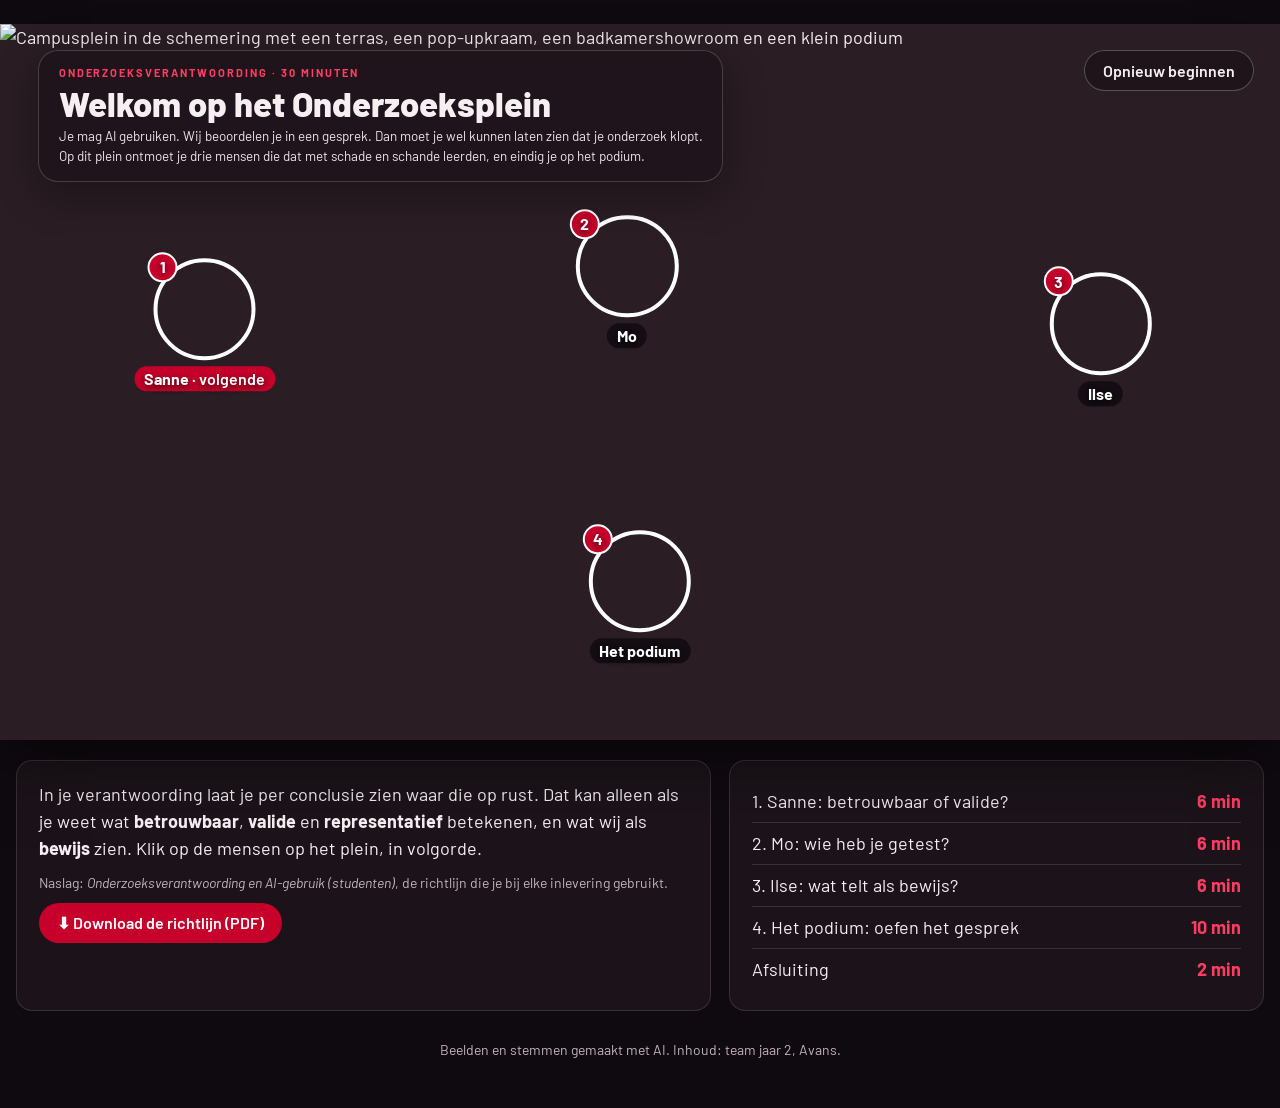
==== commit eae9b4cb: "Onderzoeksplein: intro op twee regels" ====
--- a/docs/onderzoeksplein/index.html
+++ b/docs/onderzoeksplein/index.html
@@ -134,7 +134,7 @@
 .mx-row{writing-mode:vertical-rl;transform:rotate(180deg);text-align:center;font-weight:800;letter-spacing:.12em;text-transform:uppercase;font-size:13px;color:var(--red2)}
 li.qa{cursor:pointer}
 li.qa::after{content:"antwoord";margin-left:8px;font-size:12px;font-weight:700;letter-spacing:.08em;text-transform:uppercase;color:var(--red2);border:1px solid rgba(255,61,99,.4);border-radius:999px;padding:1px 8px;vertical-align:2px}
-li.qa.open::after{content:"verberg"}
+li.qa.open::after{display:none}
 li.qa .ans{display:none;margin:6px 0 4px;padding:8px 12px;border-left:3px solid #3fb37f;background:#12261d;border-radius:8px;color:var(--ink);font-size:16px}
 li.qa.open .ans{display:block}
 
@@ -276,7 +276,7 @@
     <div>
       <div class="eyebrow">Onderzoeksverantwoording · 30 minuten</div>
       <h1>Welkom op het Onderzoeksplein</h1>
-      <p class="lead">Je mag AI gebruiken. Wij beoordelen je in een gesprek. Dan moet je wel kunnen laten zien dat je onderzoek klopt. Op dit plein ontmoet je drie mensen die dat met schade en schande leerden, en eindig je op het podium.</p>
+      <p class="lead">Je mag AI gebruiken. Wij beoordelen je in een gesprek. Dan moet je wel kunnen laten zien dat je onderzoek klopt.<br>Op dit plein ontmoet je drie mensen die dat met schade en schande leerden, en eindig je op het podium.</p>
     </div>
   </header>
     <a class="btn ghost reset" href="#" id="reset">Opnieuw beginnen</a>
@@ -376,8 +376,7 @@
    <div class="mx-row">Betrouwbaar</div>${fig(BOARD_DATA[0])}${fig(BOARD_DATA[1])}
    <div class="mx-row">Niet betrouwbaar</div>${fig(BOARD_DATA[2])}${fig(BOARD_DATA[3])}
   </div>
-  <div class="bdef"><p><b>Validiteit:</b> meet je wat je wilt weten?</p><p><b>Betrouwbaarheid:</b> krijg je steeds dezelfde uitkomst?</p></div>
-  <p class="bnote">Klik op een schijf om opnieuw te gooien.</p>`;
+  <div class="bdef"><p><b>Validiteit:</b> meet je wat je wilt weten?</p><p><b>Betrouwbaarheid:</b> krijg je steeds dezelfde uitkomst?</p></div>`;
 
 const person = (fill, i) => `<svg class="pp" viewBox="0 0 20 32" style="animation-delay:${i*0.04}s"><circle cx="10" cy="6" r="5" fill="${fill}"/><path d="M2,30 C2,18 5,13 10,13 C15,13 18,18 18,30 Z" fill="${fill}"/></svg>`;
 const C = {p1:"#C6002A", p2:"#ff8fa6", st:"#8a8f98", ot:"#4a3f45"};
